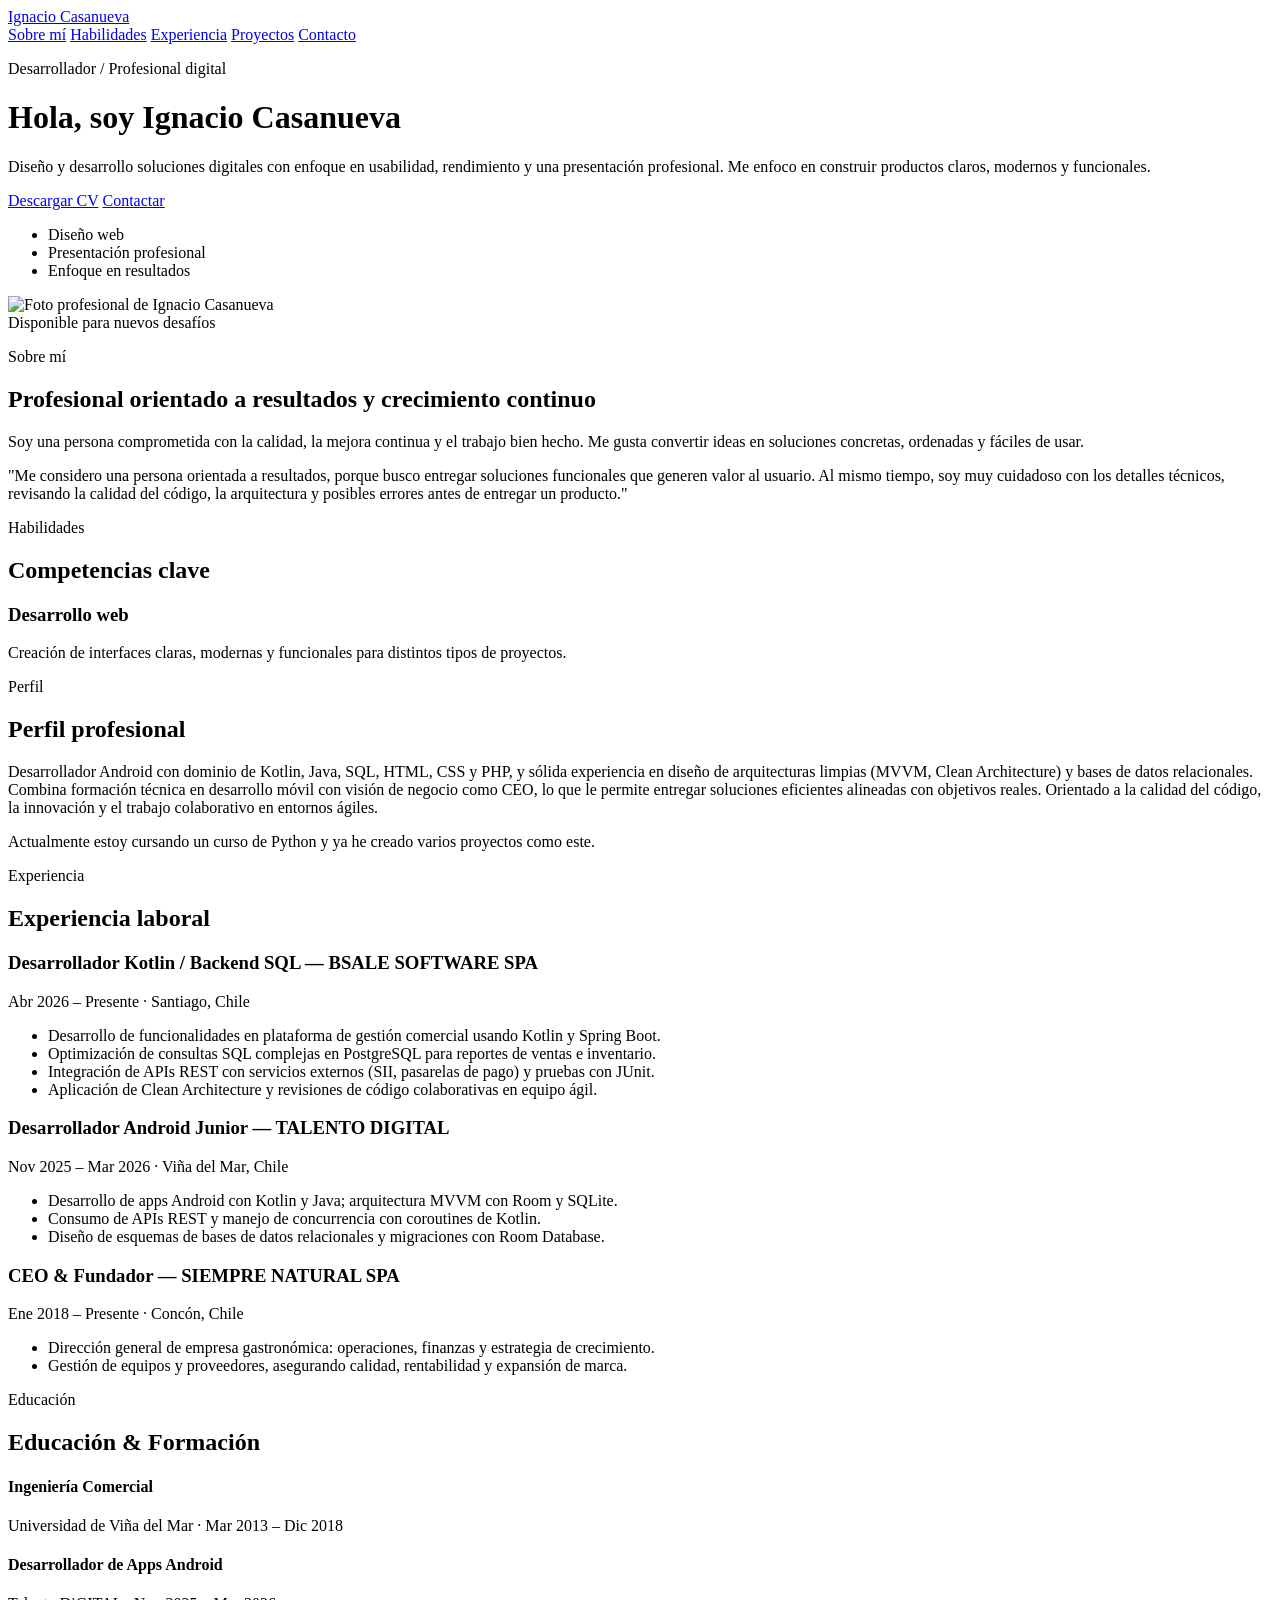
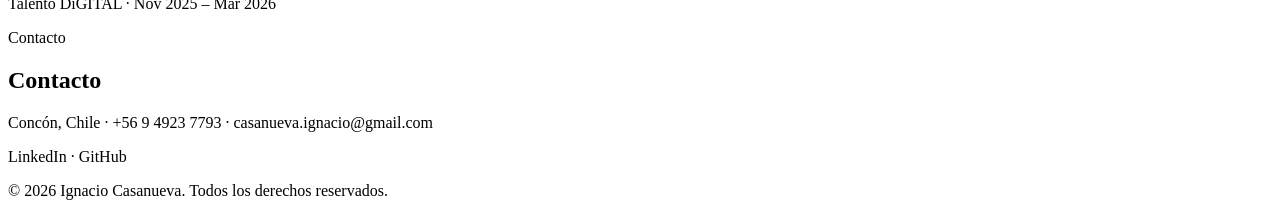
==== index.html @ aac25d75 "Create index.html for personal portfolio This HTML file serves as a personal portfolio for Ignacio C" ====
<!DOCTYPE html>
<html lang="es">
  <head>
    <meta charset="UTF-8" />
    <meta name="viewport" content="width=device-width, initial-scale=1.0" />
    <meta name="description" content="Portafolio profesional personal" />
    <title>Ignacio Casanueva | Portafolio Profesional</title>
    <link rel="stylesheet" href="styles.css" />
  </head>
  <body>
    <div class="bg-glow glow-one"></div>
    <div class="bg-glow glow-two"></div>

    <header class="hero">
      <nav class="nav container">
        <a href="#" class="brand">Ignacio Casanueva</a>
        <div class="nav-links">
          <a href="#about">Sobre mí</a>
          <a href="#skills">Habilidades</a>
          <a href="#experience">Experiencia</a>
          <a href="#projects">Proyectos</a>
          <a href="#contact">Contacto</a>
        </div>
      </nav>

      <div class="hero-grid container">
        <div class="hero-copy">
          <p class="eyebrow">Desarrollador / Profesional digital</p>
          <h1>Hola, soy <span>Ignacio Casanueva</span></h1>
          <p class="lead">
            Diseño y desarrollo soluciones digitales con enfoque en usabilidad, rendimiento y una presentación profesional.
            Me enfoco en construir productos claros, modernos y funcionales.
          </p>
          <div class="actions">
            <a class="btn btn-primary" href="assets/cv.pdf" download>Descargar CV</a>
            <a class="btn btn-secondary" href="#contact">Contactar</a>
          </div>

          <ul class="hero-highlights">
            <li>Diseño web</li>
            <li>Presentación profesional</li>
            <li>Enfoque en resultados</li>
          </ul>
        </div>

        <div class="hero-card">
          <img src="assets/foto.jpg" alt="Foto profesional de Ignacio Casanueva" />
          <div class="hero-card-badge">Disponible para nuevos desafíos</div>
        </div>
      </div>
    </header>

    <main>
      <section id="about" class="section container">
        <div class="section-heading">
          <p class="eyebrow">Sobre mí</p>
          <h2>Profesional orientado a resultados y crecimiento continuo</h2>
        </div>
        <div class="about-grid">
          <p>
            Soy una persona comprometida con la calidad, la mejora continua y el trabajo bien hecho.
            Me gusta convertir ideas en soluciones concretas, ordenadas y fáciles de usar.
          </p>
          <p>
            "Me considero una persona orientada a resultados, porque busco entregar soluciones funcionales 
            que generen valor al usuario. Al mismo tiempo, soy muy cuidadoso con los detalles técnicos,
             revisando la calidad del código, la arquitectura y posibles errores antes de entregar un producto."
          </p>
        </div>
      </section>

      <section id="skills" class="section section-alt">
        <div class="container">
          <div class="section-heading">
            <p class="eyebrow">Habilidades</p>
            <h2>Competencias clave</h2>
          </div>
          <div class="skills-grid">
            <article class="card">
              <h3>Desarrollo web</h3>
              <p>Creación de interfaces claras, modernas y funcionales para distintos tipos de proyectos.</p>
            </article>
          </div>
        </div>
      </section>








      <section id="profile" class="section container">
        <div class="section-heading">
          <p class="eyebrow">Perfil</p>
          <h2>Perfil profesional</h2>
        </div>
        <div>
          <p>
            Desarrollador Android con dominio de Kotlin, Java, SQL, HTML, CSS y PHP, y sólida experiencia en diseño de
            arquitecturas limpias (MVVM, Clean Architecture) y bases de datos relacionales. Combina formación
            técnica en desarrollo móvil con visión de negocio como CEO, lo que le permite entregar soluciones
            eficientes alineadas con objetivos reales. Orientado a la calidad del código, la innovación y el trabajo
            colaborativo en entornos ágiles.
          </p>
          <p>Actualmente estoy cursando un curso de Python y ya he creado varios proyectos como este.</p>
        </div>
      </section>

      <section id="experience" class="section container">
        <div class="section-heading">
          <p class="eyebrow">Experiencia</p>
          <h2>Experiencia laboral</h2>
        </div>

        <article class="timeline-item">
          <h3>Desarrollador Kotlin / Backend SQL — BSALE SOFTWARE SPA</h3>
          <p class="meta">Abr 2026 – Presente · Santiago, Chile</p>
          <ul>
            <li>Desarrollo de funcionalidades en plataforma de gestión comercial usando Kotlin y Spring Boot.</li>
            <li>Optimización de consultas SQL complejas en PostgreSQL para reportes de ventas e inventario.</li>
            <li>Integración de APIs REST con servicios externos (SII, pasarelas de pago) y pruebas con JUnit.</li>
            <li>Aplicación de Clean Architecture y revisiones de código colaborativas en equipo ágil.</li>
          </ul>
        </article>

        <article class="timeline-item">
          <h3>Desarrollador Android Junior — TALENTO DIGITAL</h3>
          <p class="meta">Nov 2025 – Mar 2026 · Viña del Mar, Chile</p>
          <ul>
            <li>Desarrollo de apps Android con Kotlin y Java; arquitectura MVVM con Room y SQLite.</li>
            <li>Consumo de APIs REST y manejo de concurrencia con coroutines de Kotlin.</li>
            <li>Diseño de esquemas de bases de datos relacionales y migraciones con Room Database.</li>
          </ul>
        </article>

        <article class="timeline-item">
          <h3>CEO &amp; Fundador — SIEMPRE NATURAL SPA</h3>
          <p class="meta">Ene 2018 – Presente · Concón, Chile</p>
          <ul>
            <li>Dirección general de empresa gastronómica: operaciones, finanzas y estrategia de crecimiento.</li>
            <li>Gestión de equipos y proveedores, asegurando calidad, rentabilidad y expansión de marca.</li>
          </ul>
        </article>
      </section>

      <section id="education" class="section container">
        <div class="section-heading">
          <p class="eyebrow">Educación</p>
          <h2>Educación &amp; Formación</h2>
        </div>
        <div class="education-grid">
          <div>
            <h4>Ingeniería Comercial</h4>
            <p class="muted">Universidad de Viña del Mar · Mar 2013 – Dic 2018</p>
          </div>
          <div>
            <h4>Desarrollador de Apps Android</h4>
            <p class="muted">Talento DiGITAL · Nov 2025 – Mar 2026</p>
          </div>
        </div>
      </section>

      <section id="contact" class="section container">
        <div class="section-heading">
          <p class="eyebrow">Contacto</p>
          <h2>Contacto</h2>
        </div>
        <p>Concón, Chile · +56 9 4923 7793 · casanueva.ignacio@gmail.com</p>
        <p>LinkedIn · GitHub</p>
      </section>

    </main>

    <footer class="footer">
      <div class="container">
        <p>© 2026 Ignacio Casanueva. Todos los derechos reservados.</p>
      </div>
    </footer>

  </body>
</html>
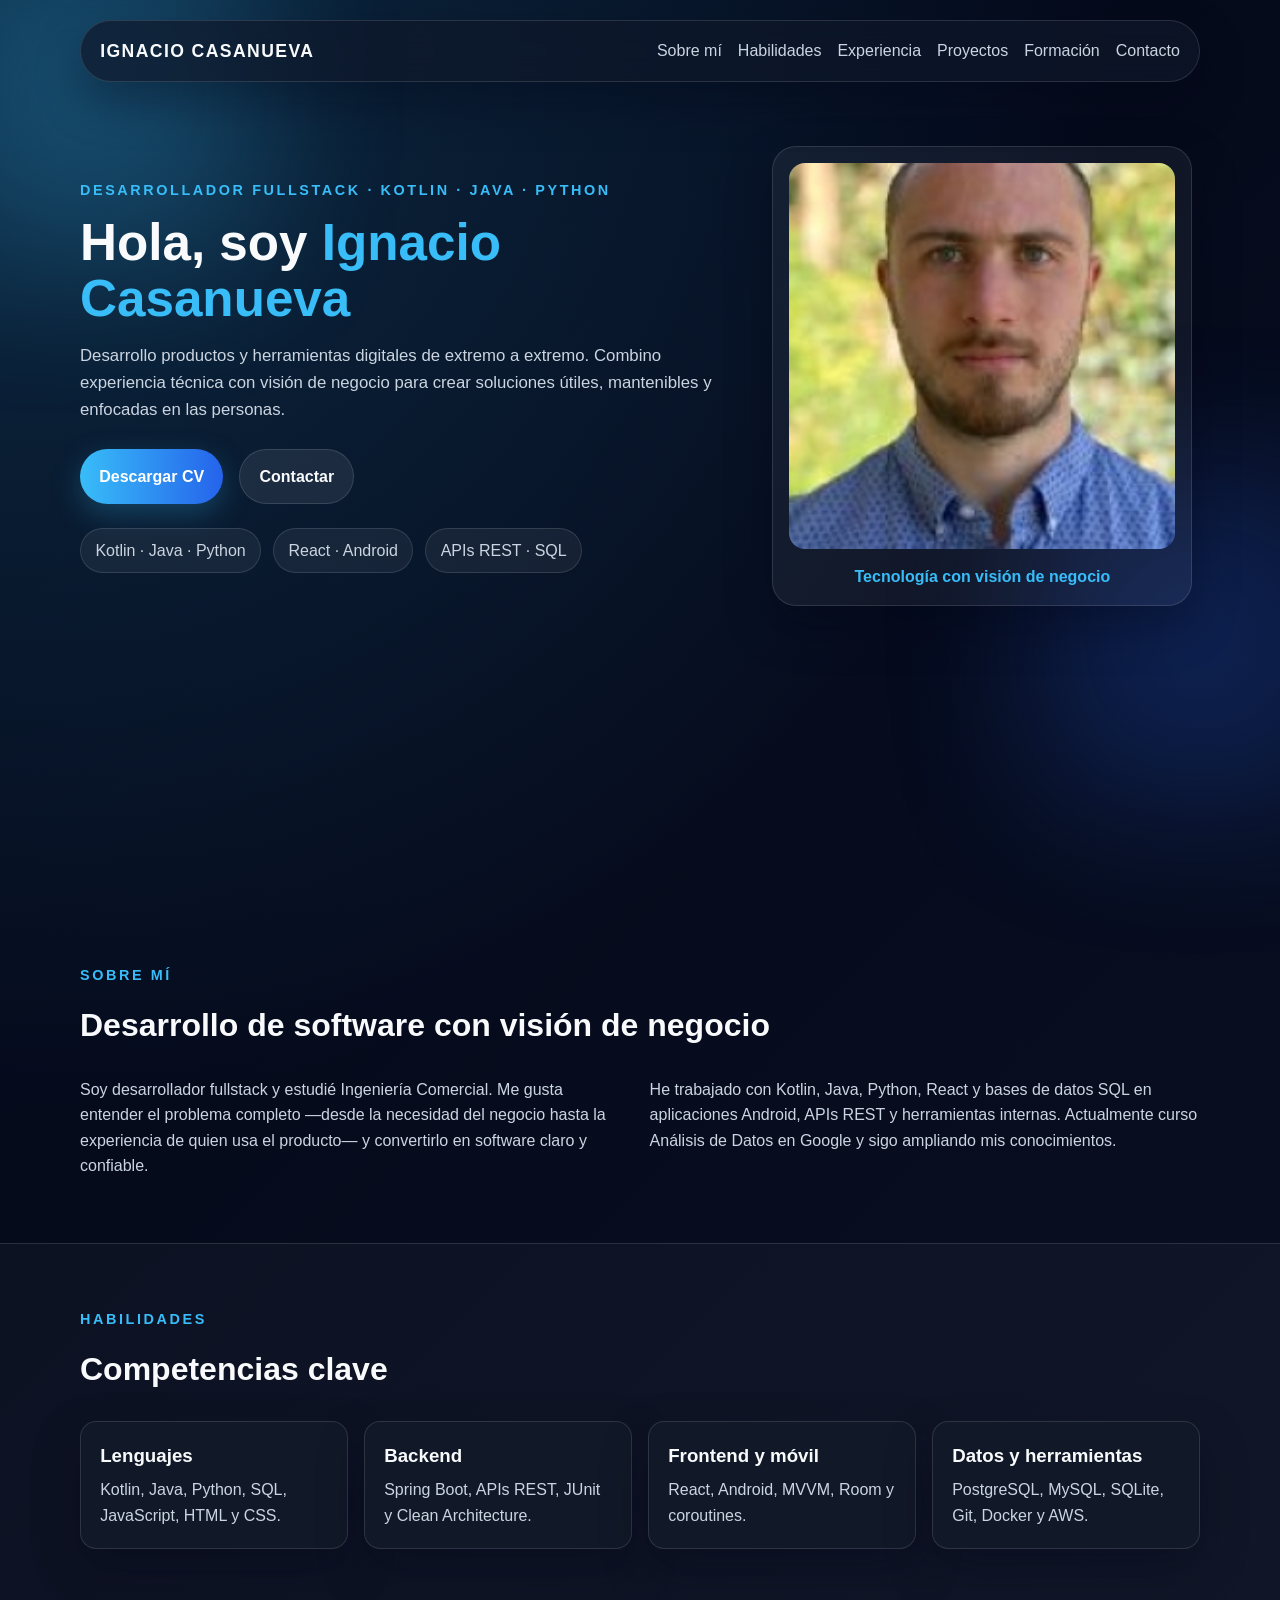
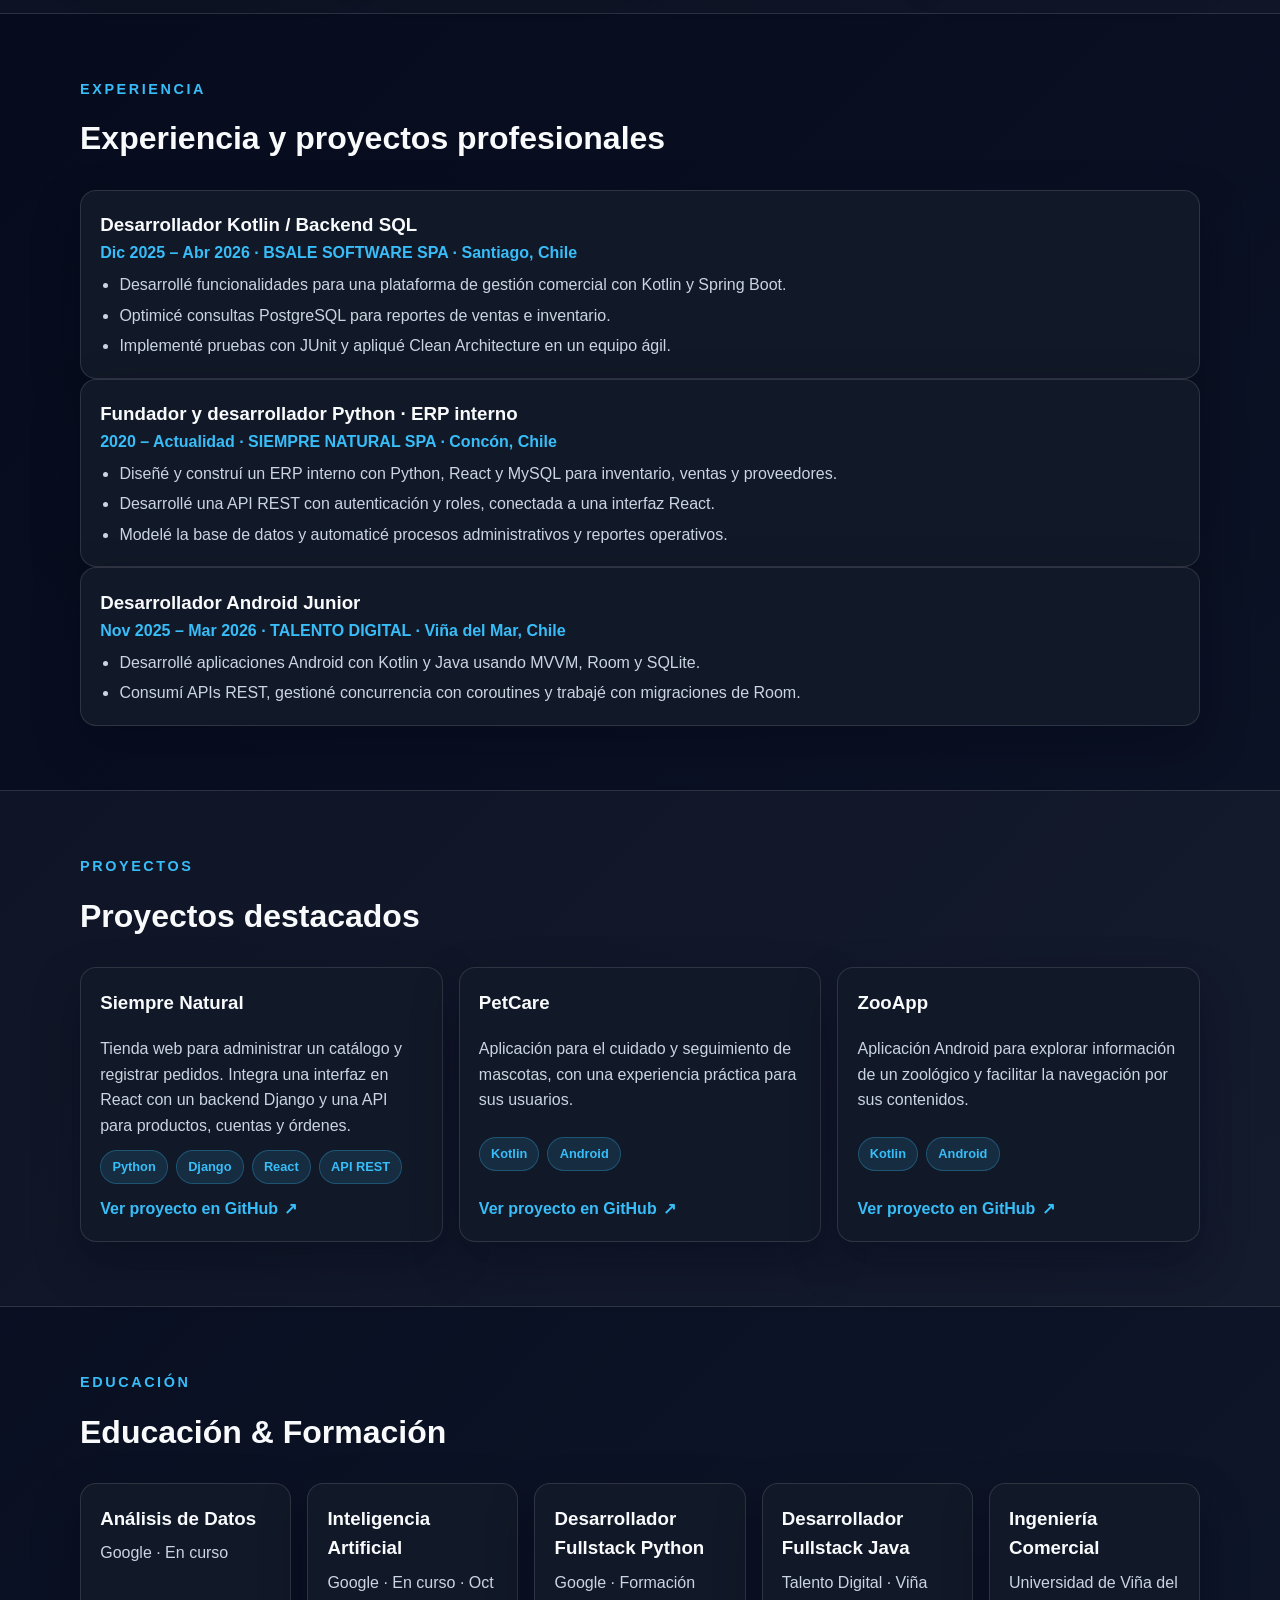
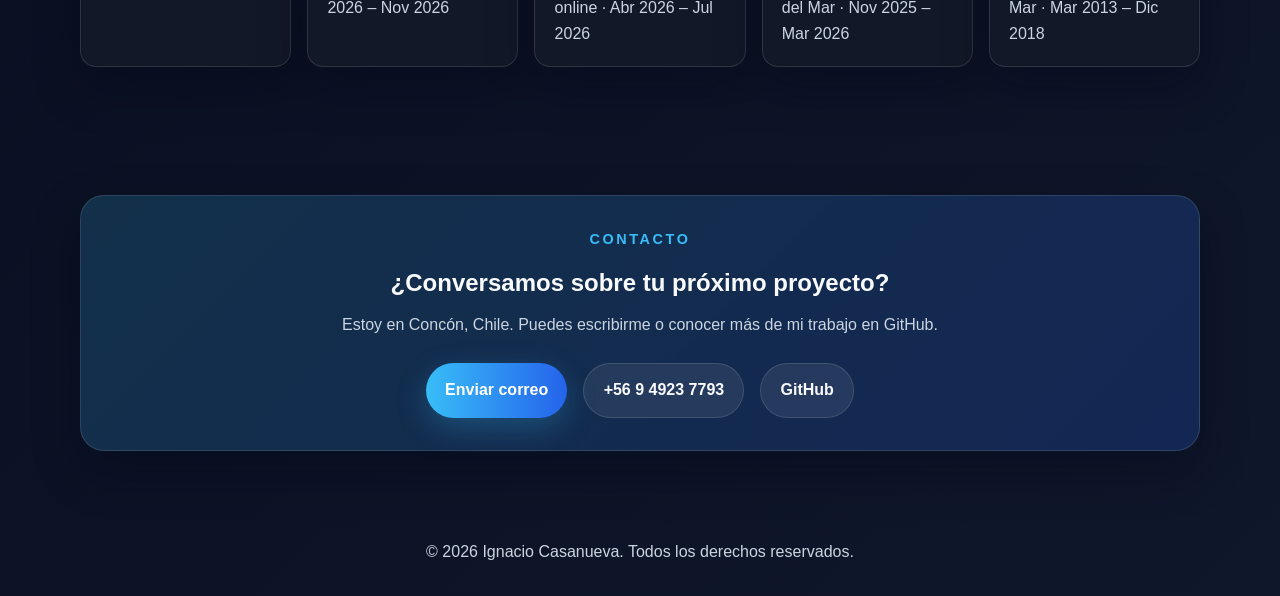
==== commit 5a36ab0c: "Actualizar portfolio con CV y proyecto Siempre Natural Co-authored-by: Copilot <223556219+Copilot@us" ====
--- a/index.html
+++ b/index.html
@@ -3,8 +3,12 @@
   <head>
     <meta charset="UTF-8" />
     <meta name="viewport" content="width=device-width, initial-scale=1.0" />
-    <meta name="description" content="Portafolio profesional personal" />
-    <title>Ignacio Casanueva | Portafolio Profesional</title>
+    <meta
+      name="description"
+      content="Portafolio de Ignacio Casanueva, desarrollador fullstack con experiencia en Kotlin, Java, Python, React y bases de datos SQL."
+    />
+    <meta name="theme-color" content="#020617" />
+    <title>Ignacio Casanueva | Desarrollador Fullstack</title>
     <link rel="stylesheet" href="styles.css" />
   </head>
   <body>
@@ -19,17 +23,19 @@
           <a href="#skills">Habilidades</a>
           <a href="#experience">Experiencia</a>
           <a href="#projects">Proyectos</a>
+          <a href="#education">Formación</a>
           <a href="#contact">Contacto</a>
         </div>
       </nav>
 
       <div class="hero-grid container">
         <div class="hero-copy">
-          <p class="eyebrow">Desarrollador / Profesional digital</p>
+          <p class="eyebrow">Desarrollador Fullstack · Kotlin · Java · Python</p>
           <h1>Hola, soy <span>Ignacio Casanueva</span></h1>
           <p class="lead">
-            Diseño y desarrollo soluciones digitales con enfoque en usabilidad, rendimiento y una presentación profesional.
-            Me enfoco en construir productos claros, modernos y funcionales.
+            Desarrollo productos y herramientas digitales de extremo a extremo. Combino
+            experiencia técnica con visión de negocio para crear soluciones útiles,
+            mantenibles y enfocadas en las personas.
           </p>
           <div class="actions">
             <a class="btn btn-primary" href="assets/cv.pdf" download>Descargar CV</a>
@@ -37,15 +43,20 @@
           </div>
 
           <ul class="hero-highlights">
-            <li>Diseño web</li>
-            <li>Presentación profesional</li>
-            <li>Enfoque en resultados</li>
+            <li>Kotlin · Java · Python</li>
+            <li>React · Android</li>
+            <li>APIs REST · SQL</li>
           </ul>
         </div>
 
         <div class="hero-card">
-          <img src="assets/foto.jpg" alt="Foto profesional de Ignacio Casanueva" />
-          <div class="hero-card-badge">Disponible para nuevos desafíos</div>
+          <img
+            src="./assets/foto.jpg"
+            alt="Retrato de Ignacio Casanueva"
+            width="200"
+            height="200"
+          />
+          <div class="hero-card-badge">Tecnología con visión de negocio</div>
         </div>
       </div>
     </header>
@@ -54,17 +65,18 @@
       <section id="about" class="section container">
         <div class="section-heading">
           <p class="eyebrow">Sobre mí</p>
-          <h2>Profesional orientado a resultados y crecimiento continuo</h2>
+          <h2>Desarrollo de software con visión de negocio</h2>
         </div>
         <div class="about-grid">
           <p>
-            Soy una persona comprometida con la calidad, la mejora continua y el trabajo bien hecho.
-            Me gusta convertir ideas en soluciones concretas, ordenadas y fáciles de usar.
+            Soy desarrollador fullstack y estudié Ingeniería Comercial. Me gusta entender
+            el problema completo —desde la necesidad del negocio hasta la experiencia de
+            quien usa el producto— y convertirlo en software claro y confiable.
           </p>
           <p>
-            "Me considero una persona orientada a resultados, porque busco entregar soluciones funcionales 
-            que generen valor al usuario. Al mismo tiempo, soy muy cuidadoso con los detalles técnicos,
-             revisando la calidad del código, la arquitectura y posibles errores antes de entregar un producto."
+            He trabajado con Kotlin, Java, Python, React y bases de datos SQL en
+            aplicaciones Android, APIs REST y herramientas internas. Actualmente curso
+            Análisis de Datos en Google y sigo ampliando mis conocimientos.
           </p>
         </div>
       </section>
@@ -77,72 +89,117 @@
           </div>
           <div class="skills-grid">
             <article class="card">
-              <h3>Desarrollo web</h3>
-              <p>Creación de interfaces claras, modernas y funcionales para distintos tipos de proyectos.</p>
-            </article>
-          </div>
-        </div>
-      </section>
-
-
-
-
-
-
-
-
-      <section id="profile" class="section container">
-        <div class="section-heading">
-          <p class="eyebrow">Perfil</p>
-          <h2>Perfil profesional</h2>
-        </div>
-        <div>
-          <p>
-            Desarrollador Android con dominio de Kotlin, Java, SQL, HTML, CSS y PHP, y sólida experiencia en diseño de
-            arquitecturas limpias (MVVM, Clean Architecture) y bases de datos relacionales. Combina formación
-            técnica en desarrollo móvil con visión de negocio como CEO, lo que le permite entregar soluciones
-            eficientes alineadas con objetivos reales. Orientado a la calidad del código, la innovación y el trabajo
-            colaborativo en entornos ágiles.
-          </p>
-          <p>Actualmente estoy cursando un curso de Python y ya he creado varios proyectos como este.</p>
-        </div>
-      </section>
+              <h3>Lenguajes</h3>
+              <p>Kotlin, Java, Python, SQL, JavaScript, HTML y CSS.</p>
+            </article>
+            <article class="card">
+              <h3>Backend</h3>
+              <p>Spring Boot, APIs REST, JUnit y Clean Architecture.</p>
+            </article>
+            <article class="card">
+              <h3>Frontend y móvil</h3>
+              <p>React, Android, MVVM, Room y coroutines.</p>
+            </article>
+            <article class="card">
+              <h3>Datos y herramientas</h3>
+              <p>PostgreSQL, MySQL, SQLite, Git, Docker y AWS.</p>
+            </article>
+          </div>
+        </div>
+      </section>
+
 
       <section id="experience" class="section container">
         <div class="section-heading">
           <p class="eyebrow">Experiencia</p>
-          <h2>Experiencia laboral</h2>
+          <h2>Experiencia y proyectos profesionales</h2>
         </div>
 
         <article class="timeline-item">
-          <h3>Desarrollador Kotlin / Backend SQL — BSALE SOFTWARE SPA</h3>
-          <p class="meta">Abr 2026 – Presente · Santiago, Chile</p>
+          <h3>Desarrollador Kotlin / Backend SQL</h3>
+          <p class="meta">Dic 2025 – Abr 2026 · BSALE SOFTWARE SPA · Santiago, Chile</p>
           <ul>
-            <li>Desarrollo de funcionalidades en plataforma de gestión comercial usando Kotlin y Spring Boot.</li>
-            <li>Optimización de consultas SQL complejas en PostgreSQL para reportes de ventas e inventario.</li>
-            <li>Integración de APIs REST con servicios externos (SII, pasarelas de pago) y pruebas con JUnit.</li>
-            <li>Aplicación de Clean Architecture y revisiones de código colaborativas en equipo ágil.</li>
+            <li>Desarrollé funcionalidades para una plataforma de gestión comercial con Kotlin y Spring Boot.</li>
+            <li>Optimicé consultas PostgreSQL para reportes de ventas e inventario.</li>
+            <li>Implementé pruebas con JUnit y apliqué Clean Architecture en un equipo ágil.</li>
           </ul>
         </article>
 
         <article class="timeline-item">
-          <h3>Desarrollador Android Junior — TALENTO DIGITAL</h3>
-          <p class="meta">Nov 2025 – Mar 2026 · Viña del Mar, Chile</p>
+          <h3>Fundador y desarrollador Python · ERP interno</h3>
+          <p class="meta">2020 – Actualidad · SIEMPRE NATURAL SPA · Concón, Chile</p>
           <ul>
-            <li>Desarrollo de apps Android con Kotlin y Java; arquitectura MVVM con Room y SQLite.</li>
-            <li>Consumo de APIs REST y manejo de concurrencia con coroutines de Kotlin.</li>
-            <li>Diseño de esquemas de bases de datos relacionales y migraciones con Room Database.</li>
+            <li>Diseñé y construí un ERP interno con Python, React y MySQL para inventario, ventas y proveedores.</li>
+            <li>Desarrollé una API REST con autenticación y roles, conectada a una interfaz React.</li>
+            <li>Modelé la base de datos y automaticé procesos administrativos y reportes operativos.</li>
           </ul>
         </article>
 
         <article class="timeline-item">
-          <h3>CEO &amp; Fundador — SIEMPRE NATURAL SPA</h3>
-          <p class="meta">Ene 2018 – Presente · Concón, Chile</p>
+          <h3>Desarrollador Android Junior</h3>
+          <p class="meta">Nov 2025 – Mar 2026 · TALENTO DIGITAL · Viña del Mar, Chile</p>
           <ul>
-            <li>Dirección general de empresa gastronómica: operaciones, finanzas y estrategia de crecimiento.</li>
-            <li>Gestión de equipos y proveedores, asegurando calidad, rentabilidad y expansión de marca.</li>
+            <li>Desarrollé aplicaciones Android con Kotlin y Java usando MVVM, Room y SQLite.</li>
+            <li>Consumí APIs REST, gestioné concurrencia con coroutines y trabajé con migraciones de Room.</li>
           </ul>
         </article>
+      </section>
+
+      <section id="projects" class="section section-alt">
+        <div class="container">
+          <div class="section-heading">
+            <p class="eyebrow">Proyectos</p>
+            <h2>Proyectos destacados</h2>
+          </div>
+          <div class="projects-grid">
+            <article class="card project-card">
+              <h3>Siempre Natural</h3>
+              <p>
+                Tienda web para administrar un catálogo y registrar pedidos. Integra una
+                interfaz en React con un backend Django y una API para productos, cuentas
+                y órdenes.
+              </p>
+              <div class="project-tags">
+                <span>Python</span>
+                <span>Django</span>
+                <span>React</span>
+                <span>API REST</span>
+              </div>
+              <a
+                class="project-link"
+                href="https://github.com/casanuevaignacio/siempre-natural"
+                target="_blank"
+                rel="noopener noreferrer"
+                aria-label="Ver el proyecto Siempre Natural en GitHub"
+              >
+                Ver proyecto en GitHub <span aria-hidden="true">↗</span>
+              </a>
+            </article>
+            <article class="card project-card">
+              <h3>PetCare</h3>
+              <p>Aplicación para el cuidado y seguimiento de mascotas, con una experiencia práctica para sus usuarios.</p>
+              <div class="project-tags">
+                <span>Kotlin</span>
+                <span>Android</span>
+              </div>
+              <a class="project-link" href="https://github.com/casanuevaignacio/PetCare" target="_blank" rel="noopener noreferrer">
+                Ver proyecto en GitHub <span aria-hidden="true">↗</span>
+              </a>
+            </article>
+
+            <article class="card project-card">
+              <h3>ZooApp</h3>
+              <p>Aplicación Android para explorar información de un zoológico y facilitar la navegación por sus contenidos.</p>
+              <div class="project-tags">
+                <span>Kotlin</span>
+                <span>Android</span>
+              </div>
+              <a class="project-link" href="https://github.com/casanuevaignacio/ZooApp" target="_blank" rel="noopener noreferrer">
+                Ver proyecto en GitHub <span aria-hidden="true">↗</span>
+              </a>
+            </article>
+          </div>
+        </div>
       </section>
 
       <section id="education" class="section container">
@@ -151,24 +208,40 @@
           <h2>Educación &amp; Formación</h2>
         </div>
         <div class="education-grid">
-          <div>
-            <h4>Ingeniería Comercial</h4>
+          <article class="card">
+            <h3>Análisis de Datos</h3>
+            <p class="muted">Google · En curso</p>
+          </article>
+          <article class="card">
+            <h3>Inteligencia Artificial</h3>
+            <p class="muted">Google · En curso · Oct 2026 – Nov 2026</p>
+          </article>
+          <article class="card">
+            <h3>Desarrollador Fullstack Python</h3>
+            <p class="muted">Google · Formación online · Abr 2026 – Jul 2026</p>
+          </article>
+          <article class="card">
+            <h3>Desarrollador Fullstack Java</h3>
+            <p class="muted">Talento Digital · Viña del Mar · Nov 2025 – Mar 2026</p>
+          </article>
+          <article class="card">
+            <h3>Ingeniería Comercial</h3>
             <p class="muted">Universidad de Viña del Mar · Mar 2013 – Dic 2018</p>
-          </div>
-          <div>
-            <h4>Desarrollador de Apps Android</h4>
-            <p class="muted">Talento DiGITAL · Nov 2025 – Mar 2026</p>
-          </div>
+          </article>
         </div>
       </section>
 
       <section id="contact" class="section container">
-        <div class="section-heading">
+        <div class="contact-card">
           <p class="eyebrow">Contacto</p>
-          <h2>Contacto</h2>
-        </div>
-        <p>Concón, Chile · +56 9 4923 7793 · casanueva.ignacio@gmail.com</p>
-        <p>LinkedIn · GitHub</p>
+          <h2>¿Conversamos sobre tu próximo proyecto?</h2>
+          <p>Estoy en Concón, Chile. Puedes escribirme o conocer más de mi trabajo en GitHub.</p>
+          <div class="actions contact-actions">
+            <a class="btn btn-primary" href="mailto:casanueva.ignacio@gmail.com">Enviar correo</a>
+            <a class="btn btn-secondary" href="tel:+56949237793">+56 9 4923 7793</a>
+            <a class="btn btn-secondary" href="https://github.com/icasanueva" target="_blank" rel="noopener noreferrer">GitHub</a>
+          </div>
+        </div>
       </section>
 
     </main>
--- a/styles.css
+++ b/styles.css
@@ -0,0 +1,400 @@
+:root {
+  --bg: #020617;
+  --bg-soft: #0f172a;
+  --card: #111827;
+  --text: #f8fafc;
+  --muted: #cbd5e1;
+  --accent: #38bdf8;
+  --accent-strong: #2563eb;
+  --border: rgba(255, 255, 255, 0.12);
+  --shadow: 0 20px 45px rgba(2, 6, 23, 0.35);
+}
+
+* {
+  box-sizing: border-box;
+  margin: 0;
+  padding: 0;
+}
+
+body {
+  font-family: Inter, "Segoe UI", Roboto, Arial, sans-serif;
+  color: var(--text);
+  background:
+    radial-gradient(circle at top left, rgba(56, 189, 248, 0.2), transparent 28%),
+    linear-gradient(135deg, var(--bg), var(--bg-soft));
+  line-height: 1.6;
+  overflow-x: hidden;
+  position: relative;
+}
+
+.bg-glow {
+  position: fixed;
+  width: 320px;
+  height: 320px;
+  filter: blur(80px);
+  opacity: 0.24;
+  z-index: 0;
+  pointer-events: none;
+}
+
+.glow-one {
+  top: -60px;
+  left: -70px;
+  background: #38bdf8;
+}
+
+.glow-two {
+  right: -80px;
+  bottom: 100px;
+  background: #2563eb;
+}
+
+.hero,
+.section,
+.footer {
+  position: relative;
+  z-index: 1;
+}
+
+img {
+  display: block;
+  width: 100%;
+  height: auto;
+}
+
+a {
+  color: inherit;
+  text-decoration: none;
+}
+
+a:focus-visible {
+  outline: 3px solid var(--accent);
+  outline-offset: 4px;
+}
+
+.container {
+  width: min(1120px, calc(100% - 2rem));
+  margin: 0 auto;
+}
+
+.hero {
+  padding: 1.25rem 0 4rem;
+  min-height: 100vh;
+}
+
+.nav {
+  display: flex;
+  justify-content: space-between;
+  align-items: center;
+  padding: 1rem 1.2rem;
+  border: 1px solid var(--border);
+  border-radius: 999px;
+  background: rgba(15, 23, 42, 0.7);
+  backdrop-filter: blur(12px);
+  box-shadow: var(--shadow);
+}
+
+.brand {
+  font-size: 1.1rem;
+  font-weight: 700;
+  letter-spacing: 0.08em;
+  text-transform: uppercase;
+}
+
+.nav-links {
+  display: flex;
+  gap: 1rem;
+  color: var(--muted);
+}
+
+.nav-links a:hover {
+  color: var(--text);
+}
+
+.hero-grid {
+  display: grid;
+  grid-template-columns: 1.2fr 0.8fr;
+  gap: 2rem;
+  align-items: center;
+  padding: 4rem 0 1rem;
+}
+
+.eyebrow {
+  color: var(--accent);
+  font-size: 0.9rem;
+  font-weight: 700;
+  text-transform: uppercase;
+  letter-spacing: 0.18em;
+  margin-bottom: 0.8rem;
+}
+
+.hero h1 {
+  font-size: clamp(2rem, 4vw, 3.4rem);
+  line-height: 1.1;
+  margin-bottom: 1rem;
+}
+
+.hero h1 span {
+  color: var(--accent);
+}
+
+.lead {
+  color: var(--muted);
+  font-size: 1.05rem;
+  max-width: 650px;
+}
+
+.actions {
+  display: flex;
+  flex-wrap: wrap;
+  gap: 1rem;
+  margin-top: 1.6rem;
+}
+
+.btn {
+  display: inline-flex;
+  align-items: center;
+  justify-content: center;
+  padding: 0.85rem 1.2rem;
+  border-radius: 999px;
+  font-weight: 600;
+  transition: transform 180ms ease, background 180ms ease;
+}
+
+.btn:hover {
+  transform: translateY(-2px);
+}
+
+.btn-primary {
+  color: white;
+  background: linear-gradient(90deg, var(--accent), var(--accent-strong));
+  box-shadow: 0 10px 30px rgba(56, 189, 248, 0.25);
+}
+
+.btn-secondary {
+  background: rgba(255, 255, 255, 0.08);
+  border: 1px solid var(--border);
+}
+
+.hero-highlights {
+  display: flex;
+  flex-wrap: wrap;
+  gap: 0.75rem;
+  margin-top: 1.5rem;
+  padding: 0;
+  list-style: none;
+}
+
+.hero-highlights li {
+  background: rgba(255, 255, 255, 0.06);
+  border: 1px solid var(--border);
+  border-radius: 999px;
+  padding: 0.55rem 0.9rem;
+  color: var(--muted);
+}
+
+.hero-card {
+  width: 100%;
+  max-width: 420px;
+  justify-self: center;
+  background: rgba(255, 255, 255, 0.05);
+  border: 1px solid var(--border);
+  border-radius: 1.5rem;
+  padding: 1rem;
+  box-shadow: var(--shadow);
+}
+
+.hero-card img {
+  aspect-ratio: 1;
+  border-radius: 1rem;
+  object-fit: cover;
+  object-position: center 30%;
+}
+
+.hero-card-badge {
+  margin-top: 0.9rem;
+  text-align: center;
+  color: var(--accent);
+  font-weight: 700;
+}
+
+.section {
+  padding: 4rem 0;
+}
+
+.section-alt {
+  background: rgba(255, 255, 255, 0.03);
+  border-top: 1px solid var(--border);
+  border-bottom: 1px solid var(--border);
+}
+
+.section-heading {
+  margin-bottom: 1.6rem;
+}
+
+.section-heading h2 {
+  font-size: clamp(1.5rem, 2.5vw, 2rem);
+}
+
+.about-grid {
+  display: grid;
+  grid-template-columns: repeat(2, minmax(0, 1fr));
+  gap: 1.2rem;
+  color: var(--muted);
+}
+
+.skills-grid {
+  display: grid;
+  grid-template-columns: repeat(4, minmax(0, 1fr));
+  gap: 1rem;
+}
+
+.projects-grid {
+  display: grid;
+  grid-template-columns: repeat(auto-fit, minmax(240px, 1fr));
+  gap: 1rem;
+}
+
+.education-grid {
+  display: grid;
+  grid-template-columns: repeat(auto-fit, minmax(210px, 1fr));
+  gap: 1rem;
+}
+
+.card {
+  background: var(--card);
+  border: 1px solid var(--border);
+  border-radius: 1rem;
+  padding: 1.2rem;
+  box-shadow: var(--shadow);
+}
+
+.card h3 {
+  margin-bottom: 0.4rem;
+}
+
+.card p {
+  color: var(--muted);
+}
+
+.project-card {
+  display: flex;
+  flex-direction: column;
+  gap: 0.75rem;
+  min-height: 100%;
+}
+
+.project-link {
+  display: inline-flex;
+  align-items: center;
+  gap: 0.4rem;
+  margin-top: auto;
+  color: var(--accent);
+  font-weight: 700;
+}
+
+.project-link:hover {
+  color: var(--text);
+}
+
+.project-tags {
+  display: flex;
+  flex-wrap: wrap;
+  gap: 0.5rem;
+  margin-top: auto;
+}
+
+.project-tags span {
+  background: rgba(56, 189, 248, 0.12);
+  color: var(--accent);
+  border: 1px solid rgba(56, 189, 248, 0.28);
+  border-radius: 999px;
+  padding: 0.35rem 0.7rem;
+  font-size: 0.8rem;
+  font-weight: 600;
+}
+
+.timeline {
+  display: grid;
+  gap: 1rem;
+}
+
+.timeline-item {
+  background: var(--card);
+  border: 1px solid var(--border);
+  border-radius: 1rem;
+  padding: 1.2rem;
+  box-shadow: var(--shadow);
+}
+
+.timeline-item ul {
+  padding-left: 1.2rem;
+  color: var(--muted);
+}
+
+.timeline-item li + li {
+  margin-top: 0.3rem;
+}
+
+.meta {
+  color: var(--accent);
+  margin-bottom: 0.4rem;
+  font-weight: 600;
+}
+
+.contact-card {
+  background: linear-gradient(135deg, rgba(56, 189, 248, 0.18), rgba(37, 99, 235, 0.22));
+  border: 1px solid var(--border);
+  border-radius: 1.5rem;
+  padding: 2rem;
+  text-align: center;
+  box-shadow: var(--shadow);
+}
+
+.contact-card h2 {
+  margin-bottom: 0.6rem;
+}
+
+.contact-card > p:not(.eyebrow) {
+  color: var(--muted);
+}
+
+.contact-actions {
+  justify-content: center;
+}
+
+.footer {
+  padding: 1.5rem 0 2rem;
+  text-align: center;
+  color: var(--muted);
+}
+
+@media (max-width: 900px) {
+  .hero-grid {
+    grid-template-columns: 1fr;
+  }
+
+  .skills-grid {
+    grid-template-columns: repeat(2, minmax(0, 1fr));
+  }
+}
+
+@media (max-width: 680px) {
+  .nav {
+    flex-direction: column;
+    gap: 0.8rem;
+    border-radius: 1.2rem;
+  }
+
+  .nav-links {
+    flex-wrap: wrap;
+    justify-content: center;
+  }
+
+  .about-grid,
+  .skills-grid,
+  .projects-grid,
+  .education-grid {
+    grid-template-columns: 1fr;
+  }
+}
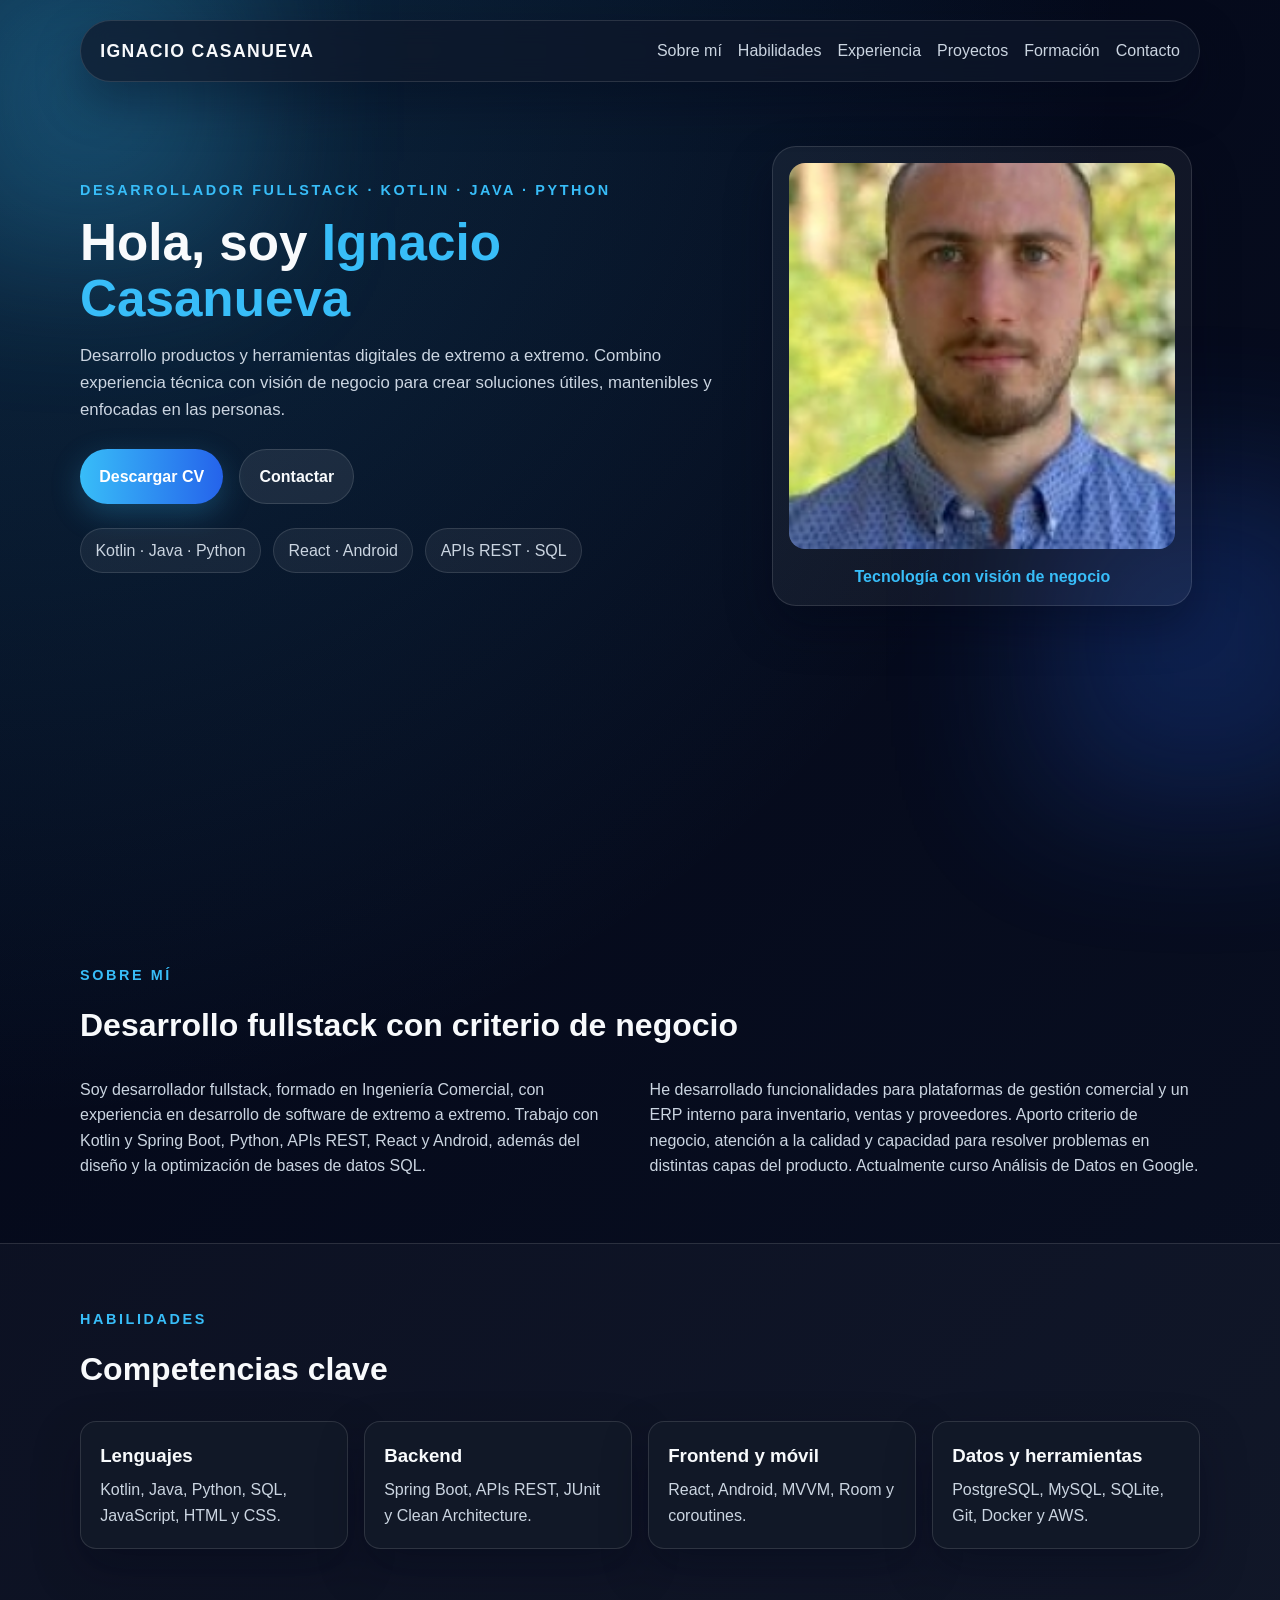
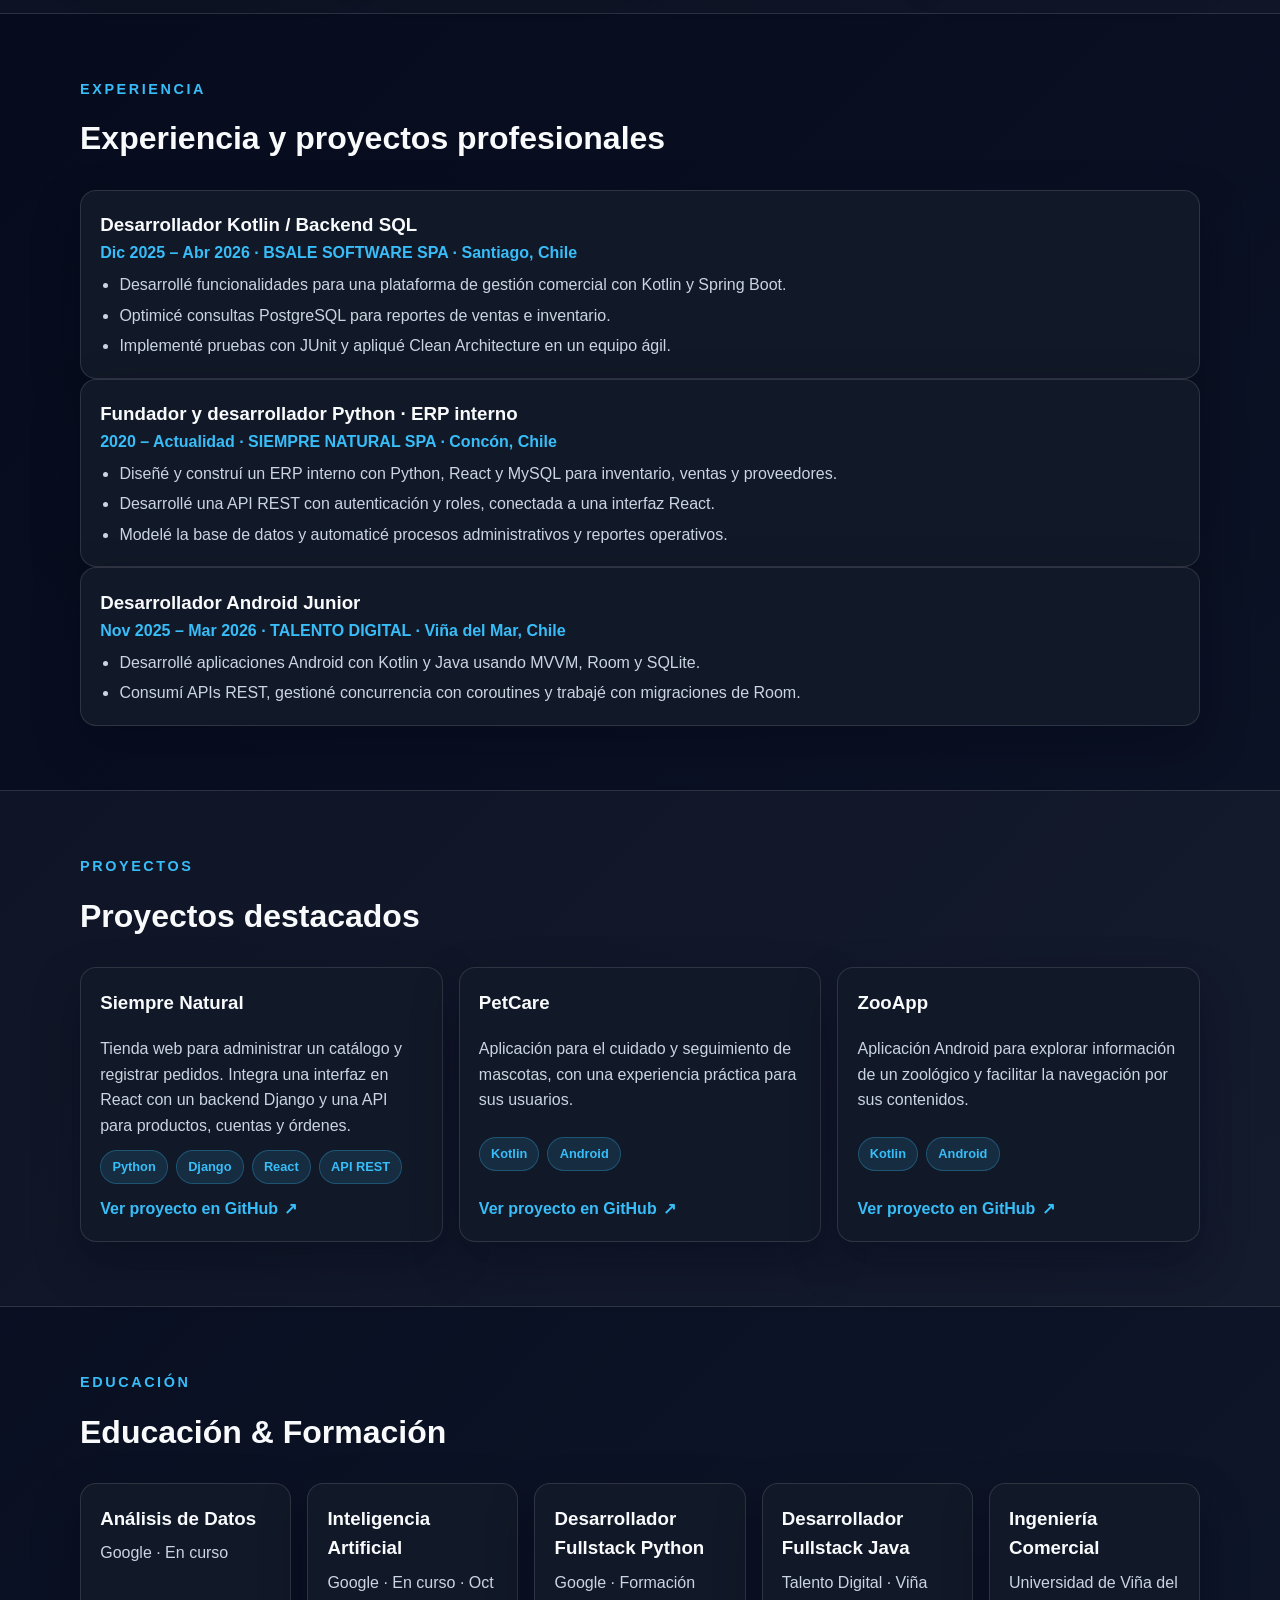
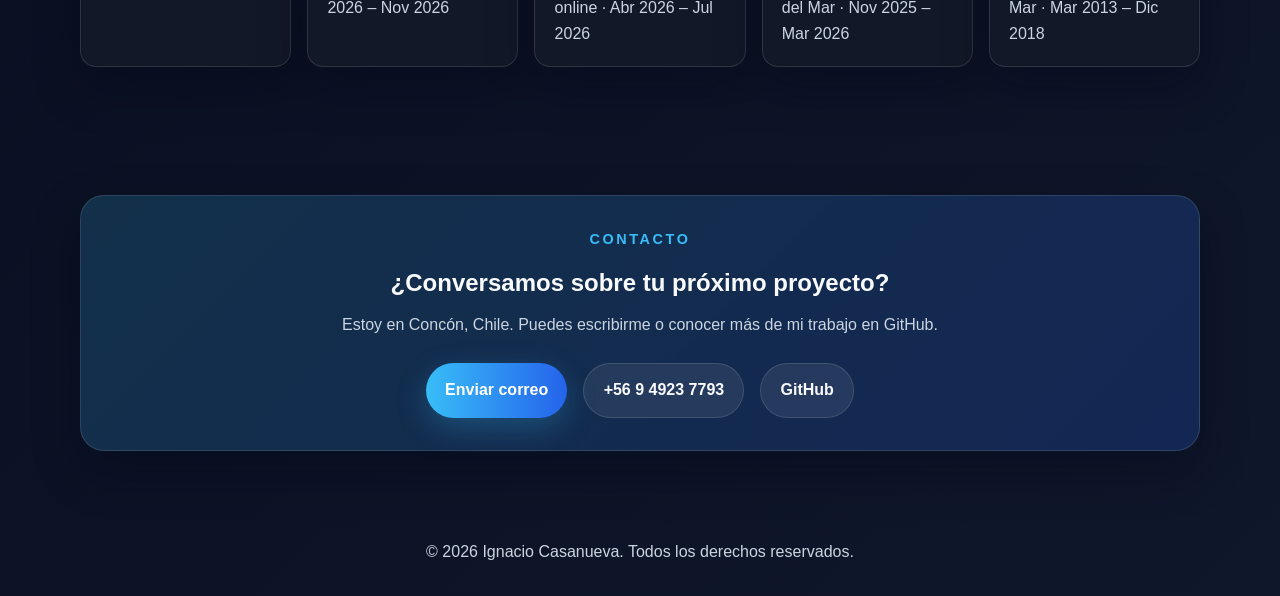
==== commit 9fe6b3e8: "Mejorar perfil profesional en Sobre mí Co-authored-by: Copilot <223556219+Copilot@users.noreply.gith" ====
--- a/index.html
+++ b/index.html
@@ -65,18 +65,20 @@
       <section id="about" class="section container">
         <div class="section-heading">
           <p class="eyebrow">Sobre mí</p>
-          <h2>Desarrollo de software con visión de negocio</h2>
+          <h2>Desarrollo fullstack con criterio de negocio</h2>
         </div>
         <div class="about-grid">
           <p>
-            Soy desarrollador fullstack y estudié Ingeniería Comercial. Me gusta entender
-            el problema completo —desde la necesidad del negocio hasta la experiencia de
-            quien usa el producto— y convertirlo en software claro y confiable.
+            Soy desarrollador fullstack, formado en Ingeniería Comercial, con experiencia
+            en desarrollo de software de extremo a extremo. Trabajo con Kotlin y Spring
+            Boot, Python, APIs REST, React y Android, además del diseño y la optimización
+            de bases de datos SQL.
           </p>
           <p>
-            He trabajado con Kotlin, Java, Python, React y bases de datos SQL en
-            aplicaciones Android, APIs REST y herramientas internas. Actualmente curso
-            Análisis de Datos en Google y sigo ampliando mis conocimientos.
+            He desarrollado funcionalidades para plataformas de gestión comercial y un
+            ERP interno para inventario, ventas y proveedores. Aporto criterio de negocio,
+            atención a la calidad y capacidad para resolver problemas en distintas capas
+            del producto. Actualmente curso Análisis de Datos en Google.
           </p>
         </div>
       </section>
